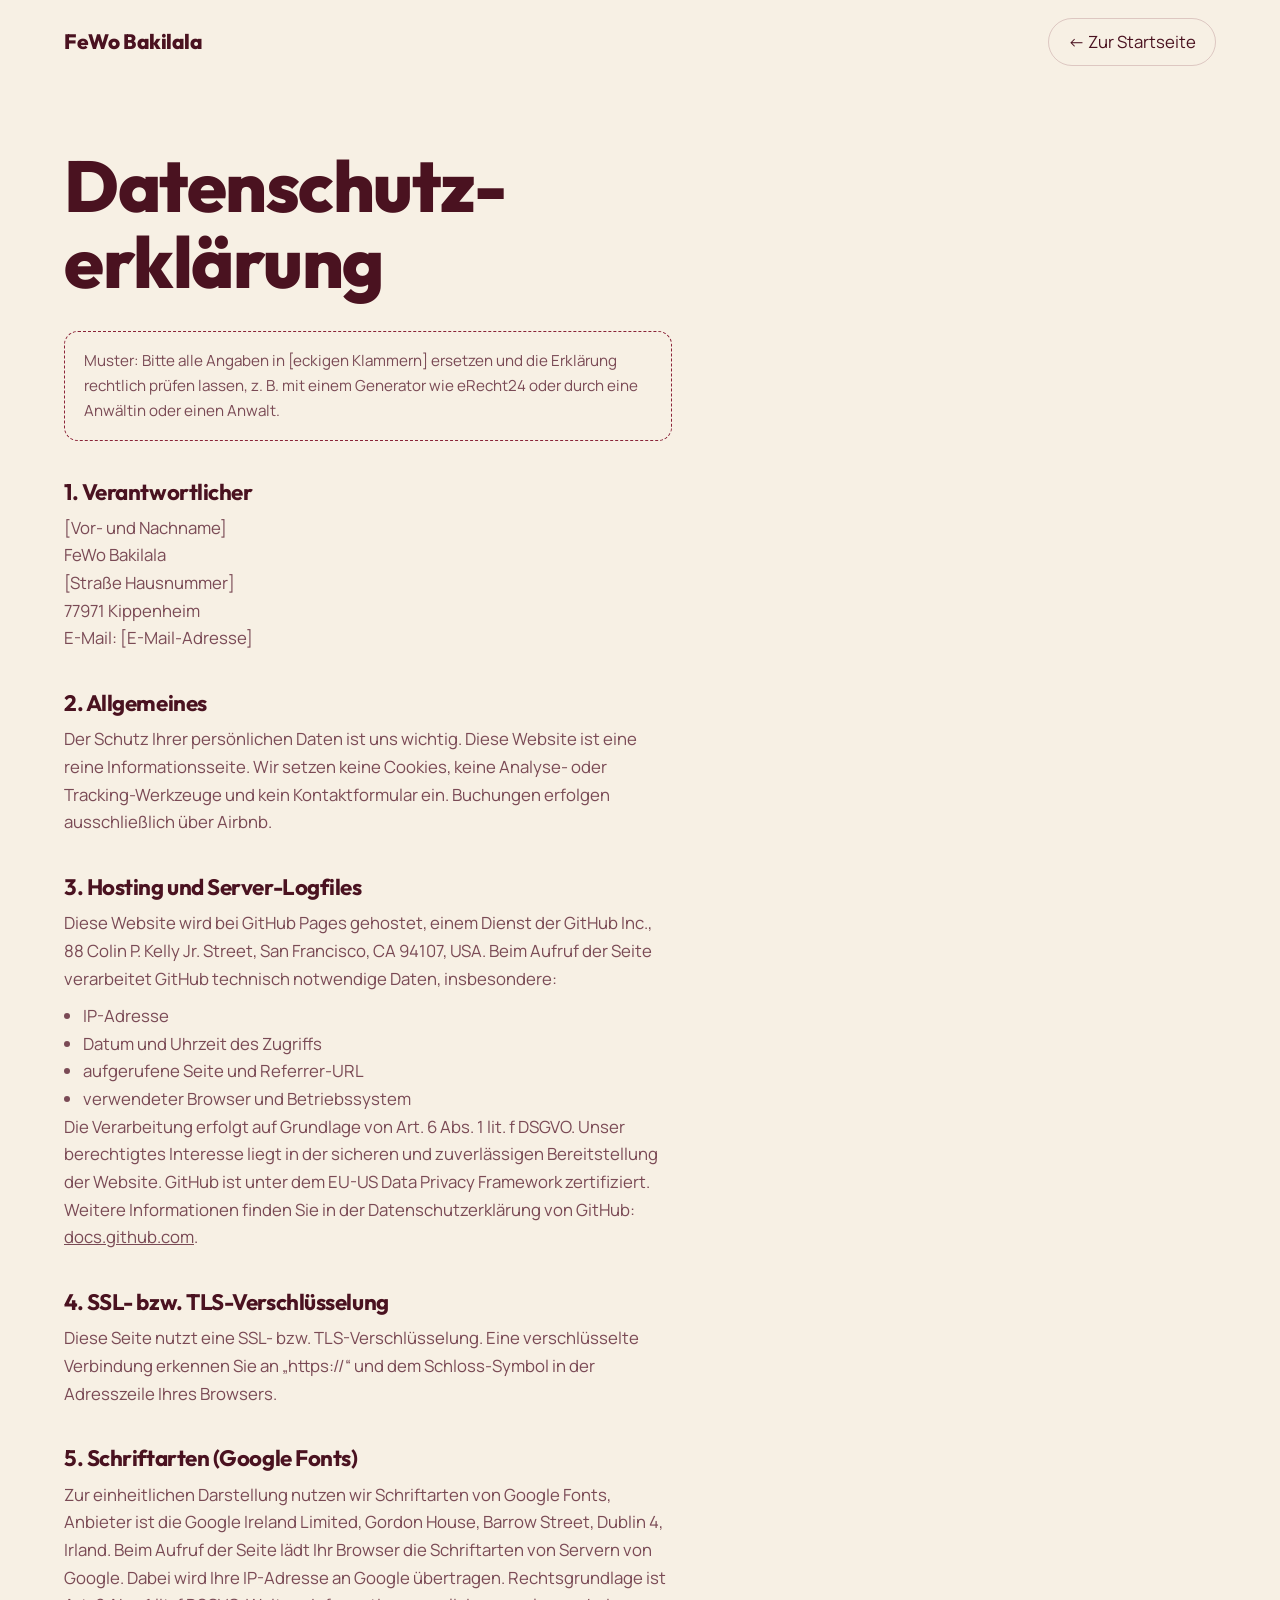
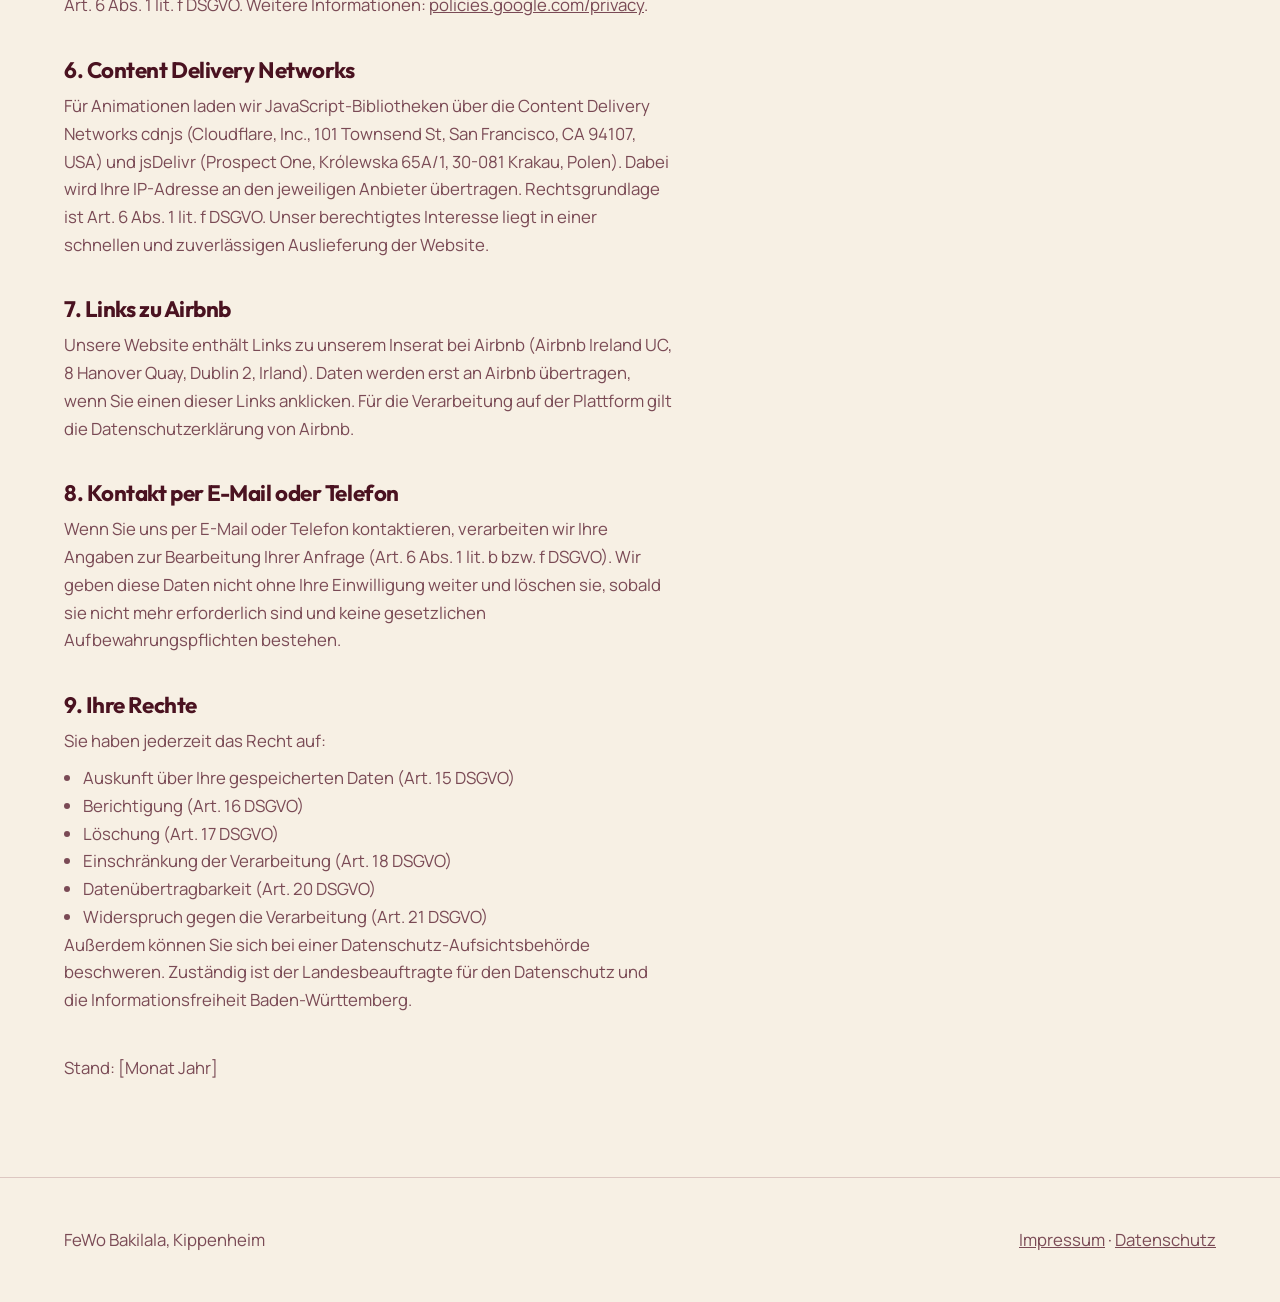
==== datenschutz.html @ 69b9ae98 "Texte an Airbnb-Beschreibung anpassen, Ladestation, Galerie-Hover, Impressum und Datenschutz - Besch" ====
<!DOCTYPE html>
<html lang="de">
<head>
<meta charset="utf-8">
<meta name="viewport" content="width=device-width, initial-scale=1, viewport-fit=cover">
<title>Datenschutz | FeWo Bakilala</title>
<meta name="theme-color" content="#6d1a2c"><meta name="robots" content="noindex">
<link rel="preconnect" href="https://fonts.googleapis.com">
<link href="https://fonts.googleapis.com/css2?family=Outfit:wght@600;800&family=Manrope:wght@400;500&display=swap" rel="stylesheet">
<style>
:root{--wine:#6d1a2c;--cream:#f7f0e4;--bg:#f7f0e4;--fg:#4a1220;--acc:#8a2338;--mute:#7a4a55;--line:#6d1a2c30}
@media (prefers-color-scheme:dark){:root:not([data-theme="light"]){--bg:#2a0d15;--fg:#f7f0e4;--acc:#f7f0e4;--mute:#d3b9bd;--line:#f7f0e440}}
:root[data-theme="dark"]{--bg:#2a0d15;--fg:#f7f0e4;--acc:#f7f0e4;--mute:#d3b9bd;--line:#f7f0e440}
*{box-sizing:border-box;margin:0}
body{background:var(--bg);color:var(--fg);font:400 1.05rem/1.65 Manrope,system-ui,sans-serif}
h1,h2,.brand{font-family:Outfit,"Arial Black",sans-serif;letter-spacing:-.02em;line-height:1.05}
a{color:inherit}a:focus-visible{outline:2px solid var(--acc);outline-offset:3px}
nav{display:flex;justify-content:space-between;align-items:center;gap:1rem;padding:1.1rem clamp(1.2rem,5vw,4rem)}
.brand{font-weight:800;font-size:1.3rem;text-decoration:none}
.back{border:1px solid var(--line);border-radius:99px;padding:.6rem 1.2rem;text-decoration:none}
main{max-width:46rem;padding:4rem clamp(1.2rem,5vw,4rem) 6rem}
h1{font-size:clamp(2.4rem,7vw,4.5rem);font-weight:800;margin-bottom:2rem}
h2{font-size:1.4rem;margin:2.5rem 0 .6rem}
p,address,li{color:var(--mute);font-style:normal}p+p{margin-top:.8rem}ul{padding-left:1.2rem;margin-top:.6rem}
.note{border:1px dashed var(--acc);border-radius:14px;padding:1rem 1.2rem;margin-bottom:2rem;font-size:.95rem}
footer{padding:3rem clamp(1.2rem,5vw,4rem);border-top:1px solid var(--line);color:var(--mute);display:flex;flex-wrap:wrap;gap:1.5rem;justify-content:space-between}
</style>
</head>
<body>
<nav><a class="brand" href="index.html">FeWo Bakilala</a><a class="back" href="index.html">← Zur Startseite</a></nav>

<main>
<h1>Datenschutz&shy;erklärung</h1>
<p class="note">Muster: Bitte alle Angaben in [eckigen Klammern] ersetzen und die Erklärung rechtlich prüfen lassen, z. B. mit einem Generator wie eRecht24 oder durch eine Anwältin oder einen Anwalt.</p>

<h2>1. Verantwortlicher</h2>
<address>[Vor- und Nachname]<br>FeWo Bakilala<br>[Straße Hausnummer]<br>77971 Kippenheim<br>E-Mail: [E-Mail-Adresse]</address>

<h2>2. Allgemeines</h2>
<p>Der Schutz Ihrer persönlichen Daten ist uns wichtig. Diese Website ist eine reine Informationsseite. Wir setzen keine Cookies, keine Analyse- oder Tracking-Werkzeuge und kein Kontaktformular ein. Buchungen erfolgen ausschließlich über Airbnb.</p>

<h2>3. Hosting und Server-Logfiles</h2>
<p>Diese Website wird bei GitHub Pages gehostet, einem Dienst der GitHub Inc., 88 Colin P. Kelly Jr. Street, San Francisco, CA 94107, USA. Beim Aufruf der Seite verarbeitet GitHub technisch notwendige Daten, insbesondere:</p>
<ul><li>IP-Adresse</li><li>Datum und Uhrzeit des Zugriffs</li><li>aufgerufene Seite und Referrer-URL</li><li>verwendeter Browser und Betriebssystem</li></ul>
<p>Die Verarbeitung erfolgt auf Grundlage von Art. 6 Abs. 1 lit. f DSGVO. Unser berechtigtes Interesse liegt in der sicheren und zuverlässigen Bereitstellung der Website. GitHub ist unter dem EU-US Data Privacy Framework zertifiziert. Weitere Informationen finden Sie in der Datenschutzerklärung von GitHub: <a href="https://docs.github.com/de/site-policy/privacy-policies/github-general-privacy-statement" target="_blank" rel="noopener">docs.github.com</a>.</p>

<h2>4. SSL- bzw. TLS-Verschlüsselung</h2>
<p>Diese Seite nutzt eine SSL- bzw. TLS-Verschlüsselung. Eine verschlüsselte Verbindung erkennen Sie an „https://“ und dem Schloss-Symbol in der Adresszeile Ihres Browsers.</p>

<h2>5. Schriftarten (Google Fonts)</h2>
<p>Zur einheitlichen Darstellung nutzen wir Schriftarten von Google Fonts, Anbieter ist die Google Ireland Limited, Gordon House, Barrow Street, Dublin 4, Irland. Beim Aufruf der Seite lädt Ihr Browser die Schriftarten von Servern von Google. Dabei wird Ihre IP-Adresse an Google übertragen. Rechtsgrundlage ist Art. 6 Abs. 1 lit. f DSGVO. Weitere Informationen: <a href="https://policies.google.com/privacy" target="_blank" rel="noopener">policies.google.com/privacy</a>.</p>

<h2>6. Content Delivery Networks</h2>
<p>Für Animationen laden wir JavaScript-Bibliotheken über die Content Delivery Networks cdnjs (Cloudflare, Inc., 101 Townsend St, San Francisco, CA 94107, USA) und jsDelivr (Prospect One, Królewska 65A/1, 30-081 Krakau, Polen). Dabei wird Ihre IP-Adresse an den jeweiligen Anbieter übertragen. Rechtsgrundlage ist Art. 6 Abs. 1 lit. f DSGVO. Unser berechtigtes Interesse liegt in einer schnellen und zuverlässigen Auslieferung der Website.</p>

<h2>7. Links zu Airbnb</h2>
<p>Unsere Website enthält Links zu unserem Inserat bei Airbnb (Airbnb Ireland UC, 8 Hanover Quay, Dublin 2, Irland). Daten werden erst an Airbnb übertragen, wenn Sie einen dieser Links anklicken. Für die Verarbeitung auf der Plattform gilt die Datenschutzerklärung von Airbnb.</p>

<h2>8. Kontakt per E-Mail oder Telefon</h2>
<p>Wenn Sie uns per E-Mail oder Telefon kontaktieren, verarbeiten wir Ihre Angaben zur Bearbeitung Ihrer Anfrage (Art. 6 Abs. 1 lit. b bzw. f DSGVO). Wir geben diese Daten nicht ohne Ihre Einwilligung weiter und löschen sie, sobald sie nicht mehr erforderlich sind und keine gesetzlichen Aufbewahrungspflichten bestehen.</p>

<h2>9. Ihre Rechte</h2>
<p>Sie haben jederzeit das Recht auf:</p>
<ul><li>Auskunft über Ihre gespeicherten Daten (Art. 15 DSGVO)</li><li>Berichtigung (Art. 16 DSGVO)</li><li>Löschung (Art. 17 DSGVO)</li><li>Einschränkung der Verarbeitung (Art. 18 DSGVO)</li><li>Datenübertragbarkeit (Art. 20 DSGVO)</li><li>Widerspruch gegen die Verarbeitung (Art. 21 DSGVO)</li></ul>
<p>Außerdem können Sie sich bei einer Datenschutz-Aufsichtsbehörde beschweren. Zuständig ist der Landesbeauftragte für den Datenschutz und die Informationsfreiheit Baden-Württemberg.</p>

<p style="margin-top:2.5rem">Stand: [Monat Jahr]</p>
</main>

<footer><span>FeWo Bakilala, Kippenheim</span><span><a href="impressum.html">Impressum</a> · <a href="datenschutz.html" aria-current="page">Datenschutz</a></span></footer>
</body>
</html>
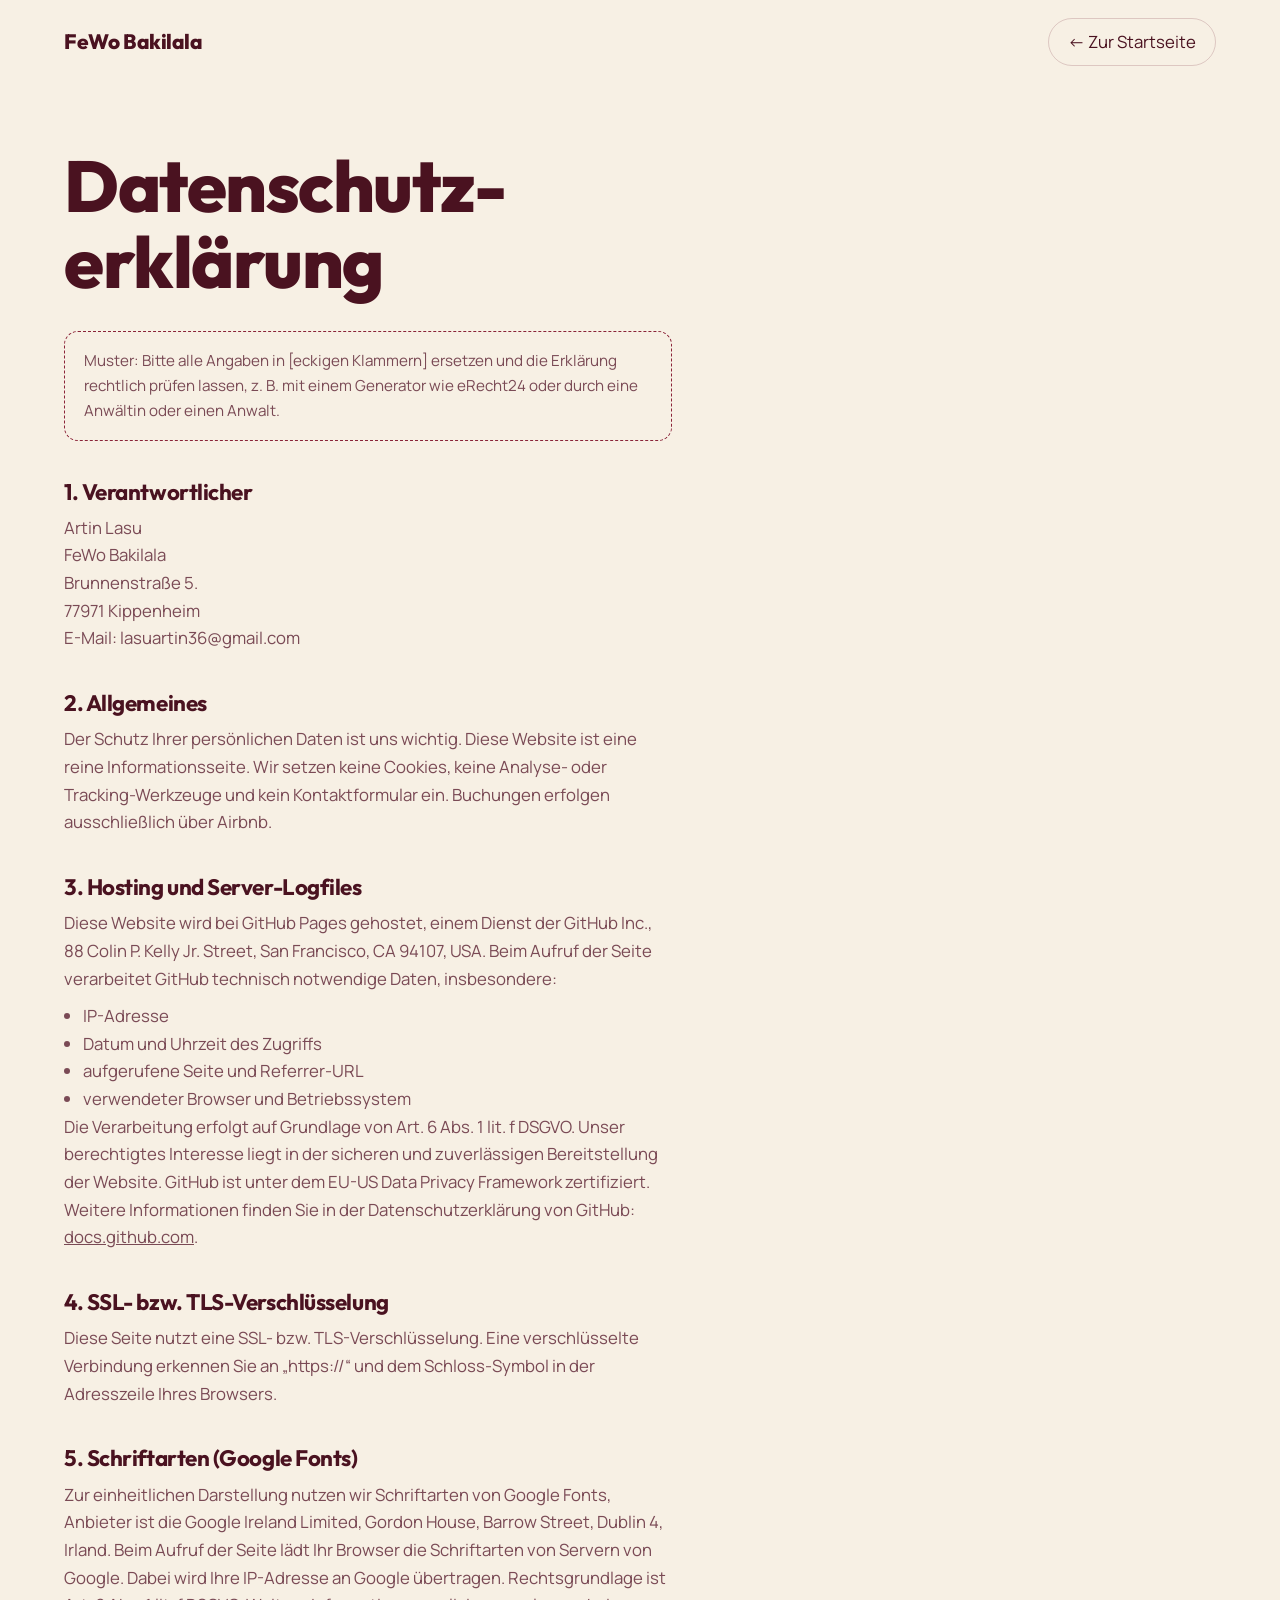
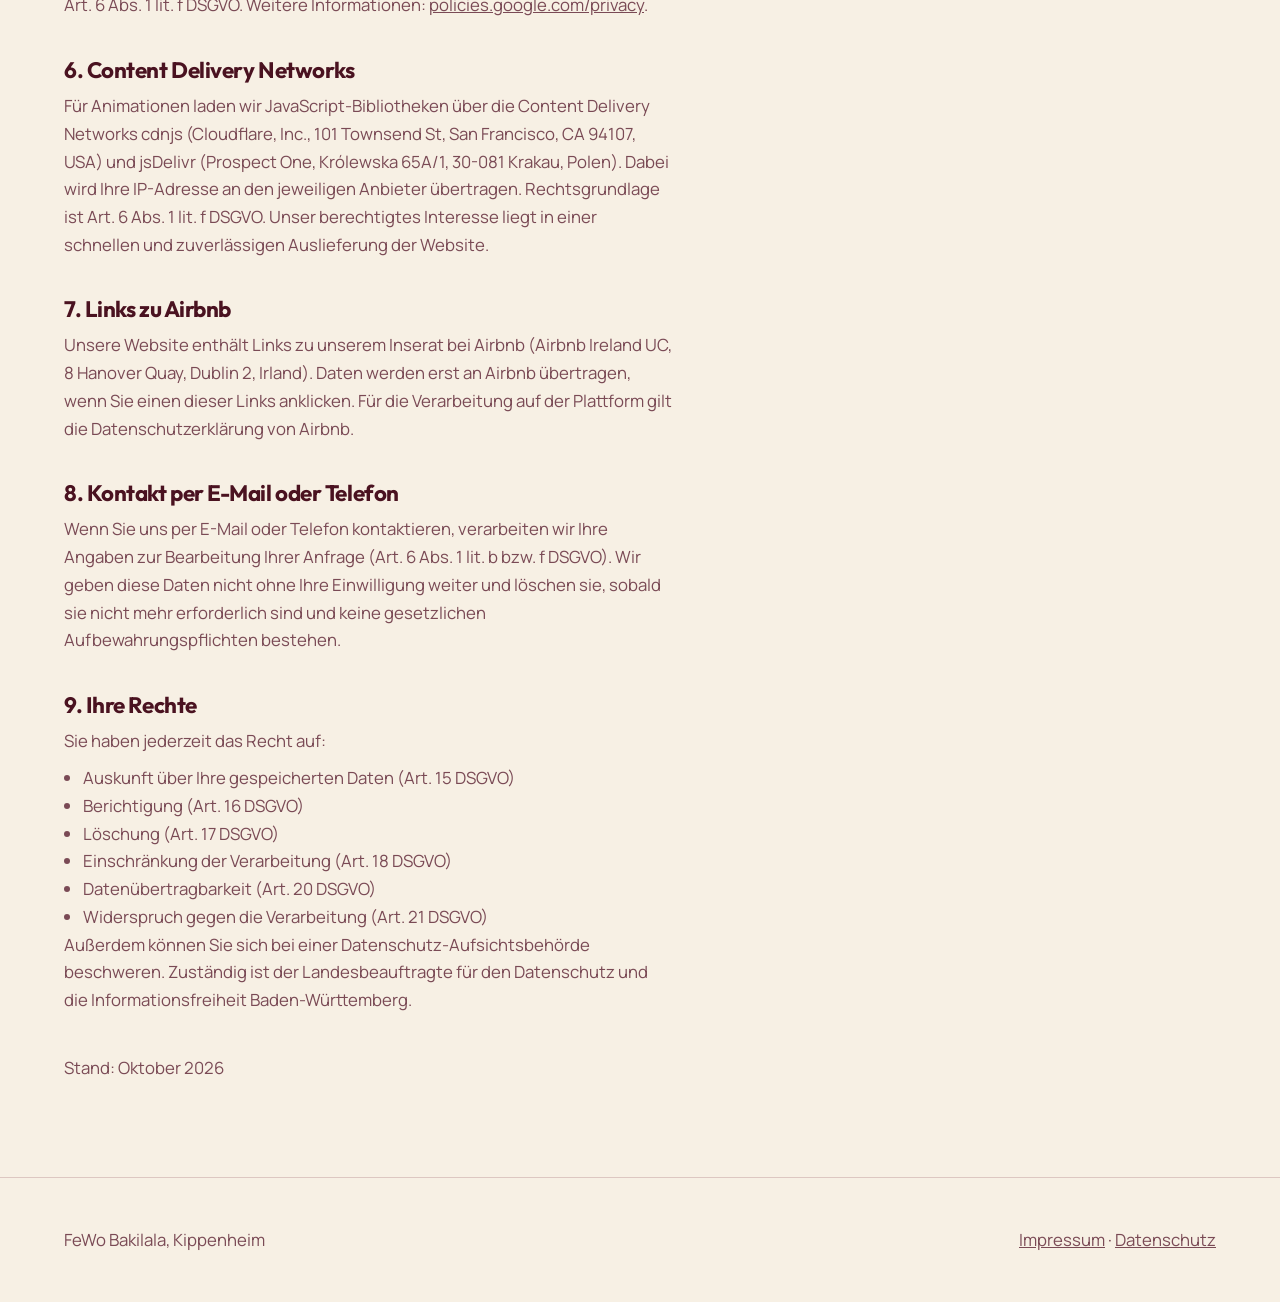
==== commit 52f05158: "Update contact information and date in datenschutz.html" ====
--- a/datenschutz.html
+++ b/datenschutz.html
@@ -34,7 +34,7 @@
 <p class="note">Muster: Bitte alle Angaben in [eckigen Klammern] ersetzen und die Erklärung rechtlich prüfen lassen, z. B. mit einem Generator wie eRecht24 oder durch eine Anwältin oder einen Anwalt.</p>
 
 <h2>1. Verantwortlicher</h2>
-<address>[Vor- und Nachname]<br>FeWo Bakilala<br>[Straße Hausnummer]<br>77971 Kippenheim<br>E-Mail: [E-Mail-Adresse]</address>
+<address>Artin Lasu<br>FeWo Bakilala<br>Brunnenstraße 5.<br>77971 Kippenheim<br>E-Mail: lasuartin36@gmail.com</address>
 
 <h2>2. Allgemeines</h2>
 <p>Der Schutz Ihrer persönlichen Daten ist uns wichtig. Diese Website ist eine reine Informationsseite. Wir setzen keine Cookies, keine Analyse- oder Tracking-Werkzeuge und kein Kontaktformular ein. Buchungen erfolgen ausschließlich über Airbnb.</p>
@@ -64,7 +64,7 @@
 <ul><li>Auskunft über Ihre gespeicherten Daten (Art. 15 DSGVO)</li><li>Berichtigung (Art. 16 DSGVO)</li><li>Löschung (Art. 17 DSGVO)</li><li>Einschränkung der Verarbeitung (Art. 18 DSGVO)</li><li>Datenübertragbarkeit (Art. 20 DSGVO)</li><li>Widerspruch gegen die Verarbeitung (Art. 21 DSGVO)</li></ul>
 <p>Außerdem können Sie sich bei einer Datenschutz-Aufsichtsbehörde beschweren. Zuständig ist der Landesbeauftragte für den Datenschutz und die Informationsfreiheit Baden-Württemberg.</p>
 
-<p style="margin-top:2.5rem">Stand: [Monat Jahr]</p>
+<p style="margin-top:2.5rem">Stand: Oktober 2026</p>
 </main>
 
 <footer><span>FeWo Bakilala, Kippenheim</span><span><a href="impressum.html">Impressum</a> · <a href="datenschutz.html" aria-current="page">Datenschutz</a></span></footer>
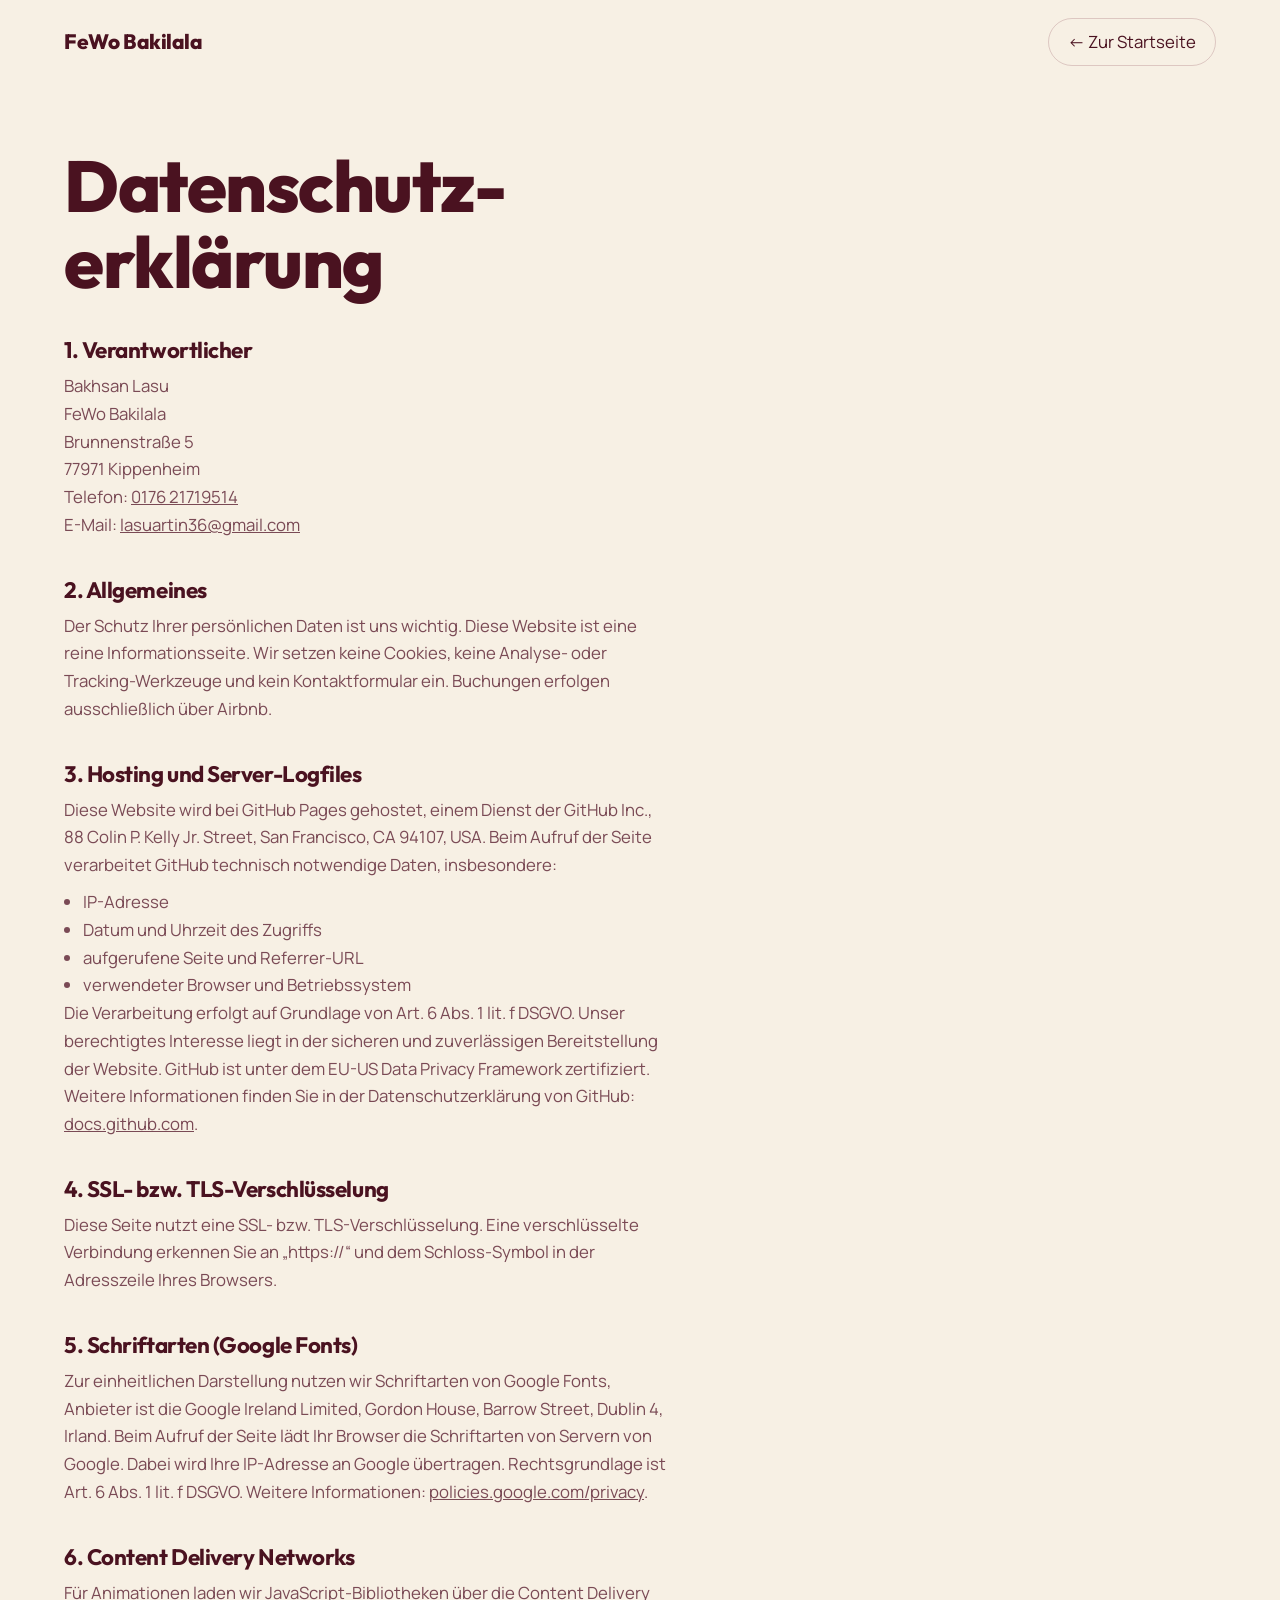
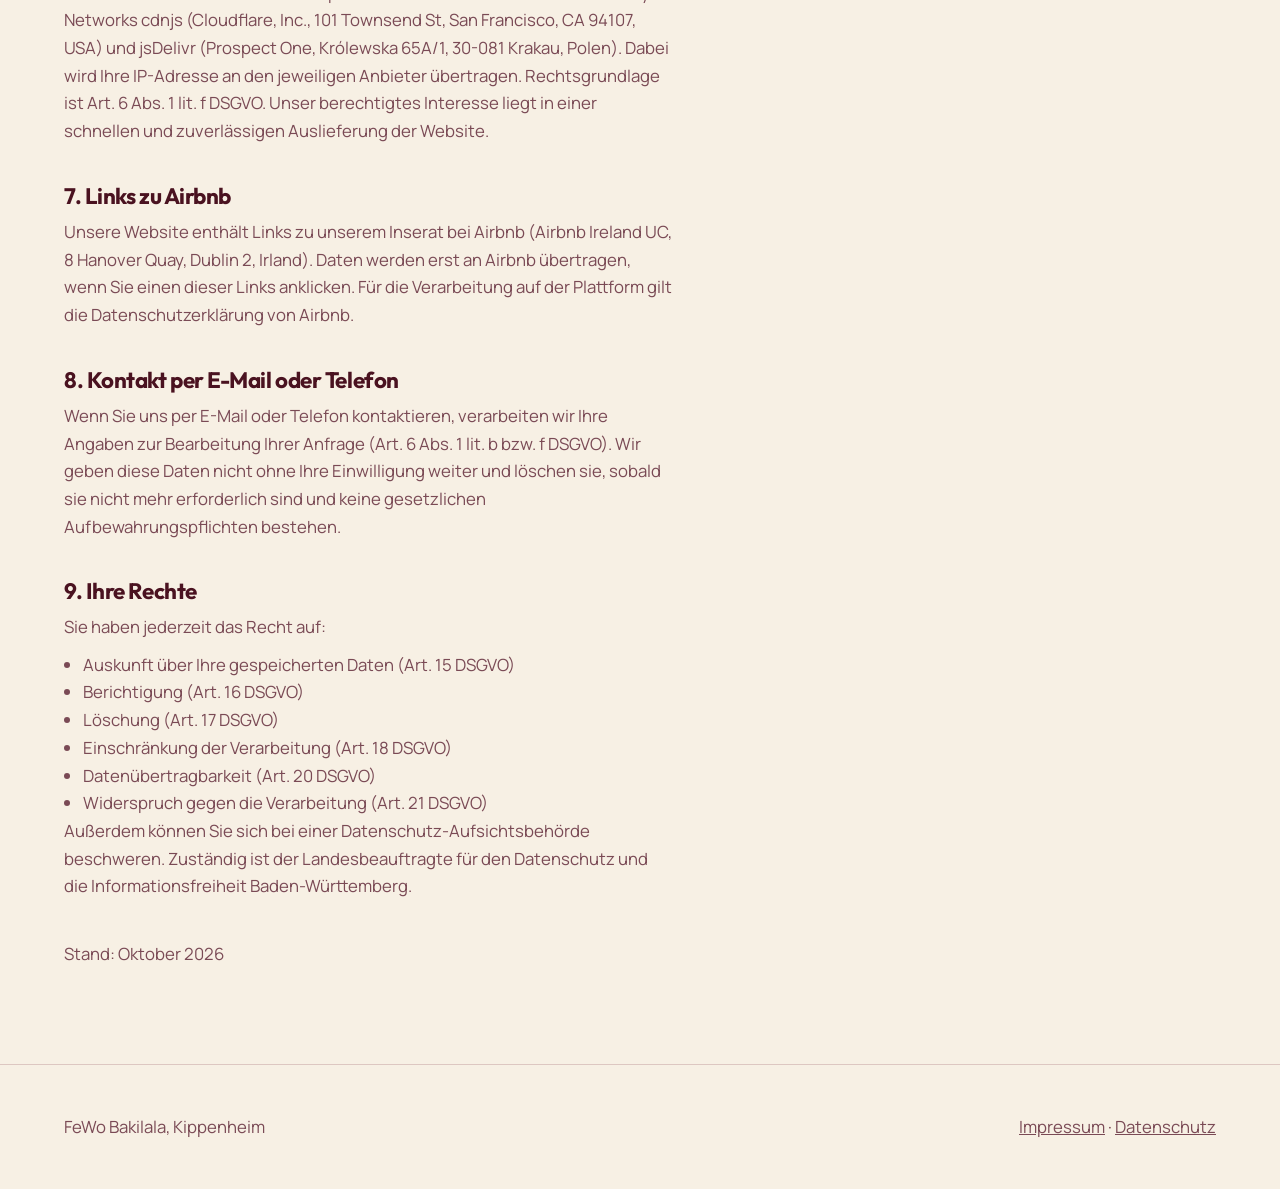
==== commit 2d6fdff0: "Impressum und Datenschutz korrigieren - Muster-Hinweise entfernt - Anbieter und Datenschutz-Verantwo" ====
--- a/datenschutz.html
+++ b/datenschutz.html
@@ -31,10 +31,8 @@
 
 <main>
 <h1>Datenschutz&shy;erklärung</h1>
-<p class="note">Muster: Bitte alle Angaben in [eckigen Klammern] ersetzen und die Erklärung rechtlich prüfen lassen, z. B. mit einem Generator wie eRecht24 oder durch eine Anwältin oder einen Anwalt.</p>
-
 <h2>1. Verantwortlicher</h2>
-<address>Artin Lasu<br>FeWo Bakilala<br>Brunnenstraße 5.<br>77971 Kippenheim<br>E-Mail: lasuartin36@gmail.com</address>
+<address>Bakhsan Lasu<br>FeWo Bakilala<br>Brunnenstraße 5<br>77971 Kippenheim<br>Telefon: <a href="tel:+4917621719514">0176 21719514</a><br>E-Mail: <a href="mailto:lasuartin36@gmail.com">lasuartin36@gmail.com</a></address>
 
 <h2>2. Allgemeines</h2>
 <p>Der Schutz Ihrer persönlichen Daten ist uns wichtig. Diese Website ist eine reine Informationsseite. Wir setzen keine Cookies, keine Analyse- oder Tracking-Werkzeuge und kein Kontaktformular ein. Buchungen erfolgen ausschließlich über Airbnb.</p>
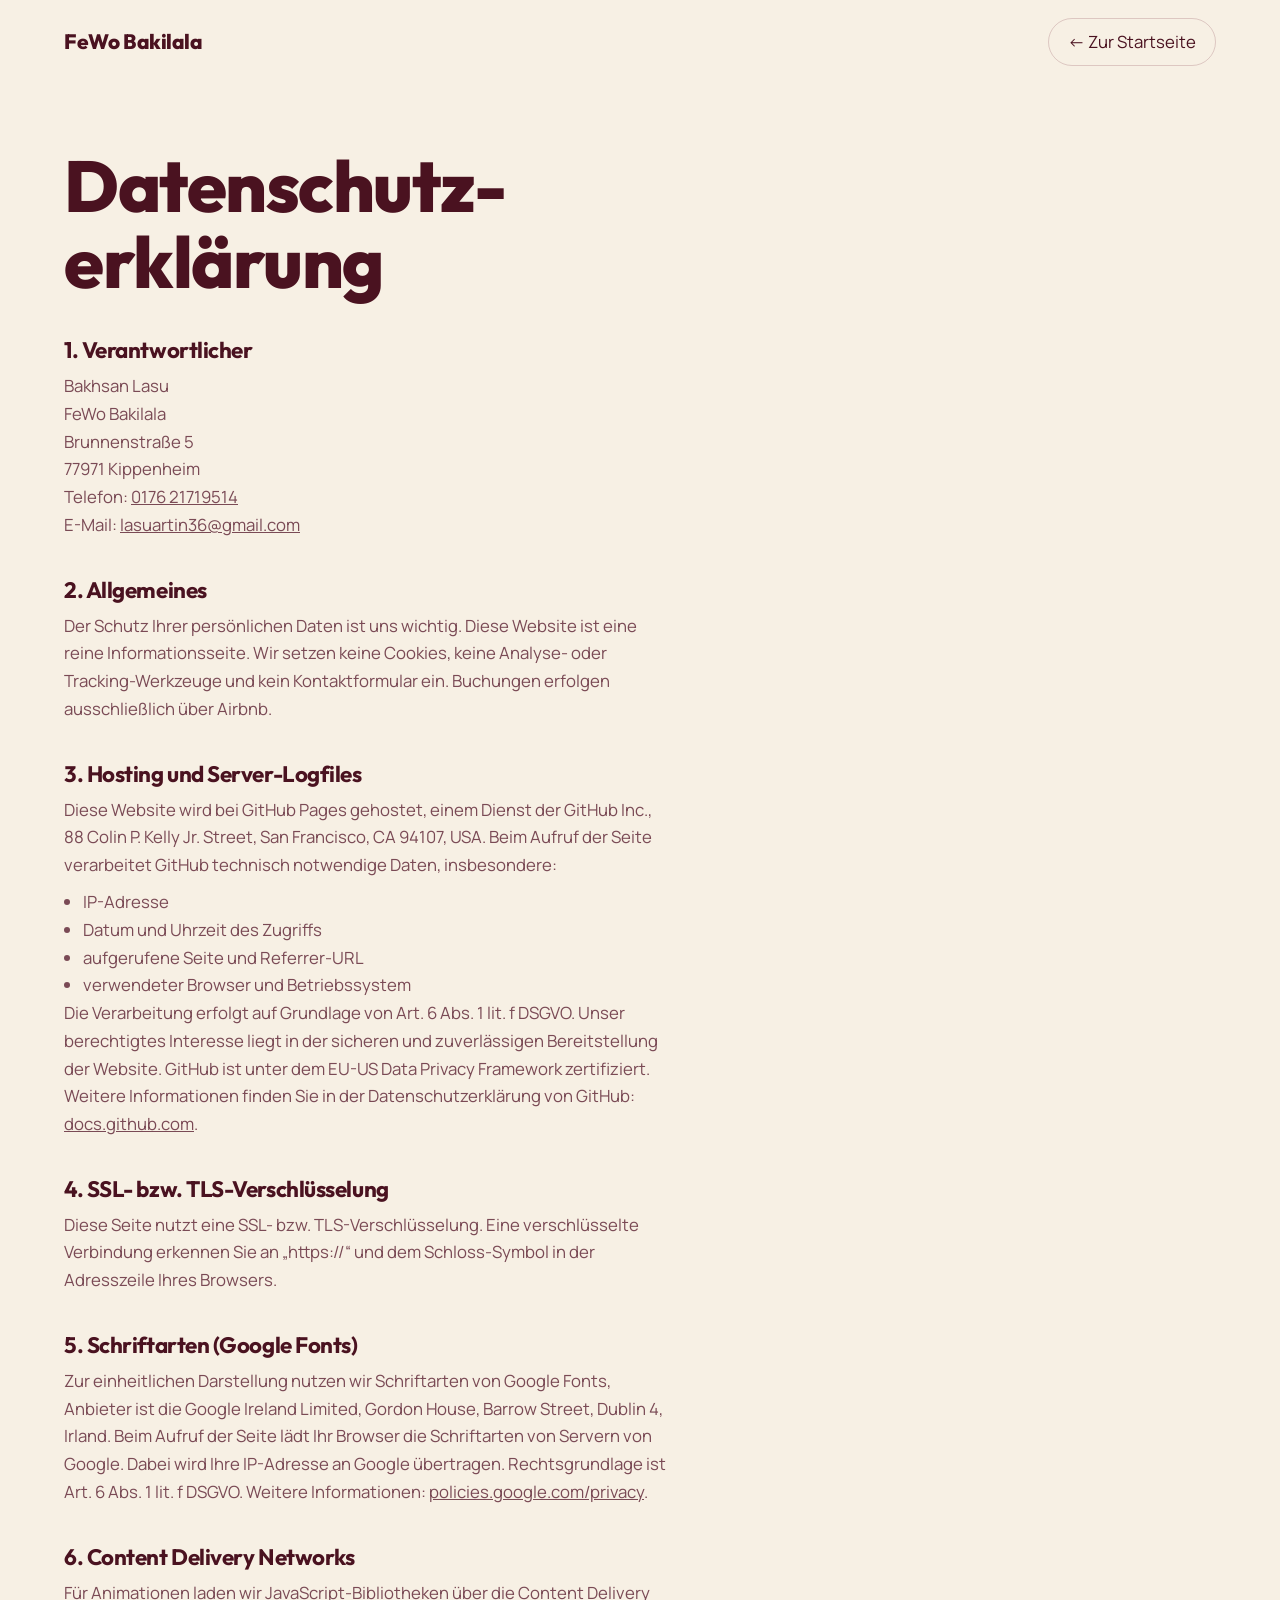
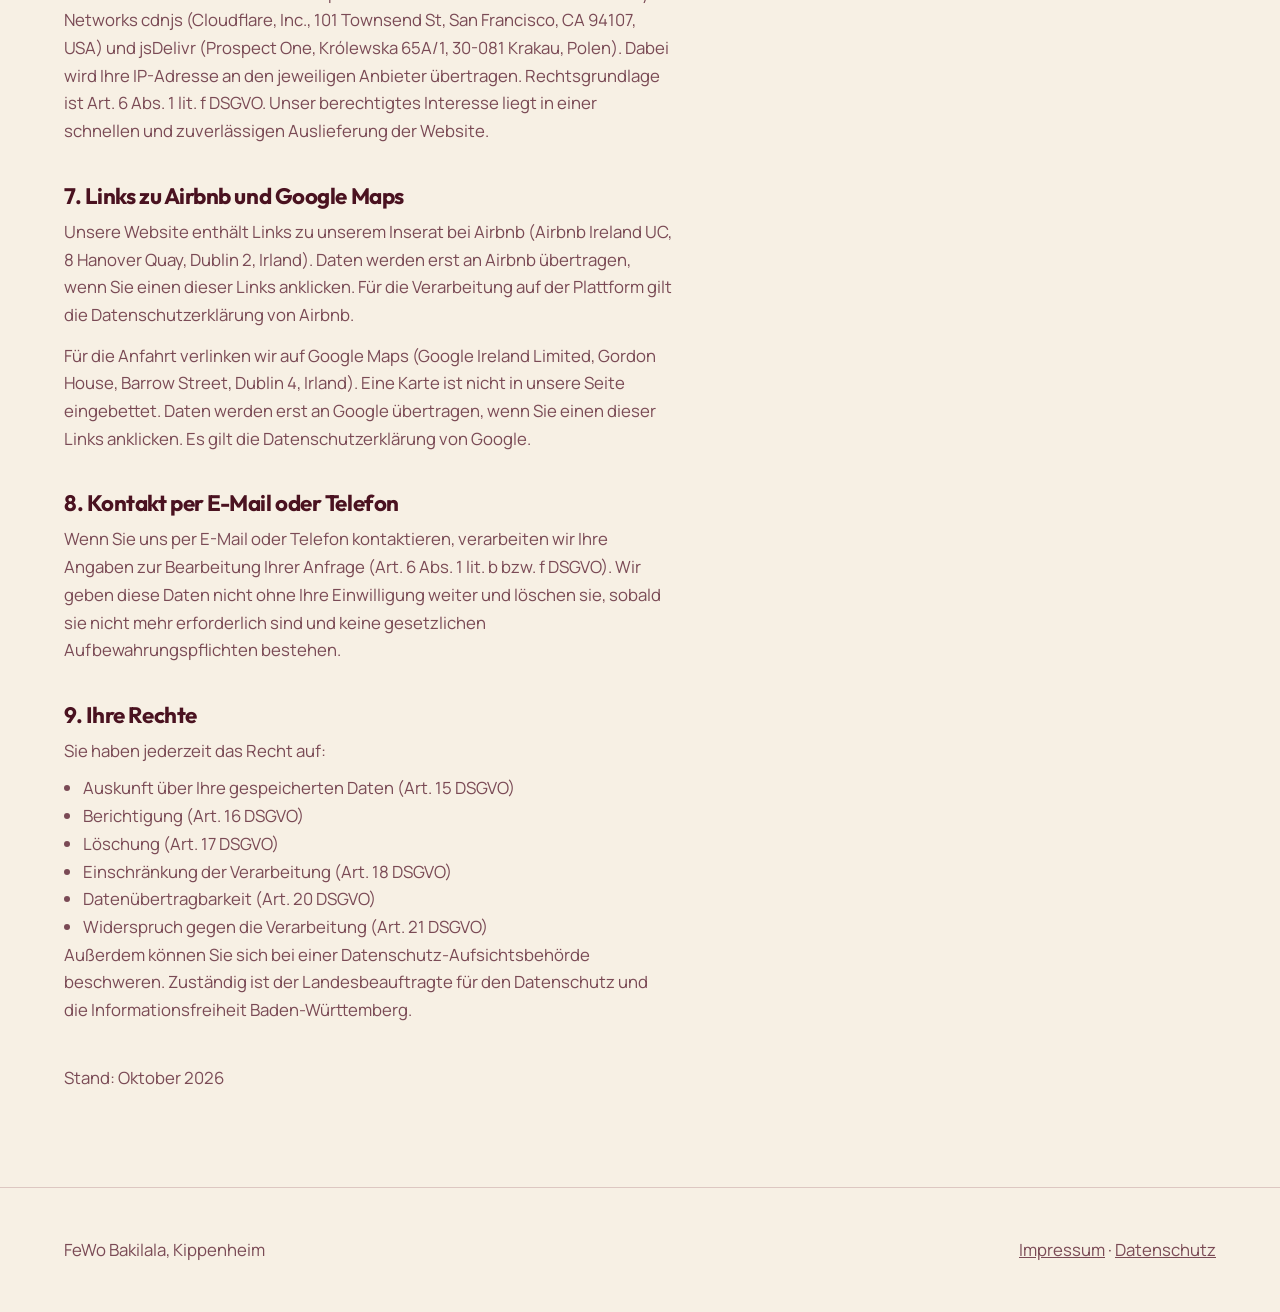
==== commit cb2bcfea: "Gästestimmen, Lage mit Google-Maps-Links, englische und französische Version - Abschnitt mit sechs A" ====
--- a/datenschutz.html
+++ b/datenschutz.html
@@ -51,8 +51,9 @@
 <h2>6. Content Delivery Networks</h2>
 <p>Für Animationen laden wir JavaScript-Bibliotheken über die Content Delivery Networks cdnjs (Cloudflare, Inc., 101 Townsend St, San Francisco, CA 94107, USA) und jsDelivr (Prospect One, Królewska 65A/1, 30-081 Krakau, Polen). Dabei wird Ihre IP-Adresse an den jeweiligen Anbieter übertragen. Rechtsgrundlage ist Art. 6 Abs. 1 lit. f DSGVO. Unser berechtigtes Interesse liegt in einer schnellen und zuverlässigen Auslieferung der Website.</p>
 
-<h2>7. Links zu Airbnb</h2>
+<h2>7. Links zu Airbnb und Google Maps</h2>
 <p>Unsere Website enthält Links zu unserem Inserat bei Airbnb (Airbnb Ireland UC, 8 Hanover Quay, Dublin 2, Irland). Daten werden erst an Airbnb übertragen, wenn Sie einen dieser Links anklicken. Für die Verarbeitung auf der Plattform gilt die Datenschutzerklärung von Airbnb.</p>
+<p>Für die Anfahrt verlinken wir auf Google Maps (Google Ireland Limited, Gordon House, Barrow Street, Dublin 4, Irland). Eine Karte ist nicht in unsere Seite eingebettet. Daten werden erst an Google übertragen, wenn Sie einen dieser Links anklicken. Es gilt die Datenschutzerklärung von Google.</p>
 
 <h2>8. Kontakt per E-Mail oder Telefon</h2>
 <p>Wenn Sie uns per E-Mail oder Telefon kontaktieren, verarbeiten wir Ihre Angaben zur Bearbeitung Ihrer Anfrage (Art. 6 Abs. 1 lit. b bzw. f DSGVO). Wir geben diese Daten nicht ohne Ihre Einwilligung weiter und löschen sie, sobald sie nicht mehr erforderlich sind und keine gesetzlichen Aufbewahrungspflichten bestehen.</p>
